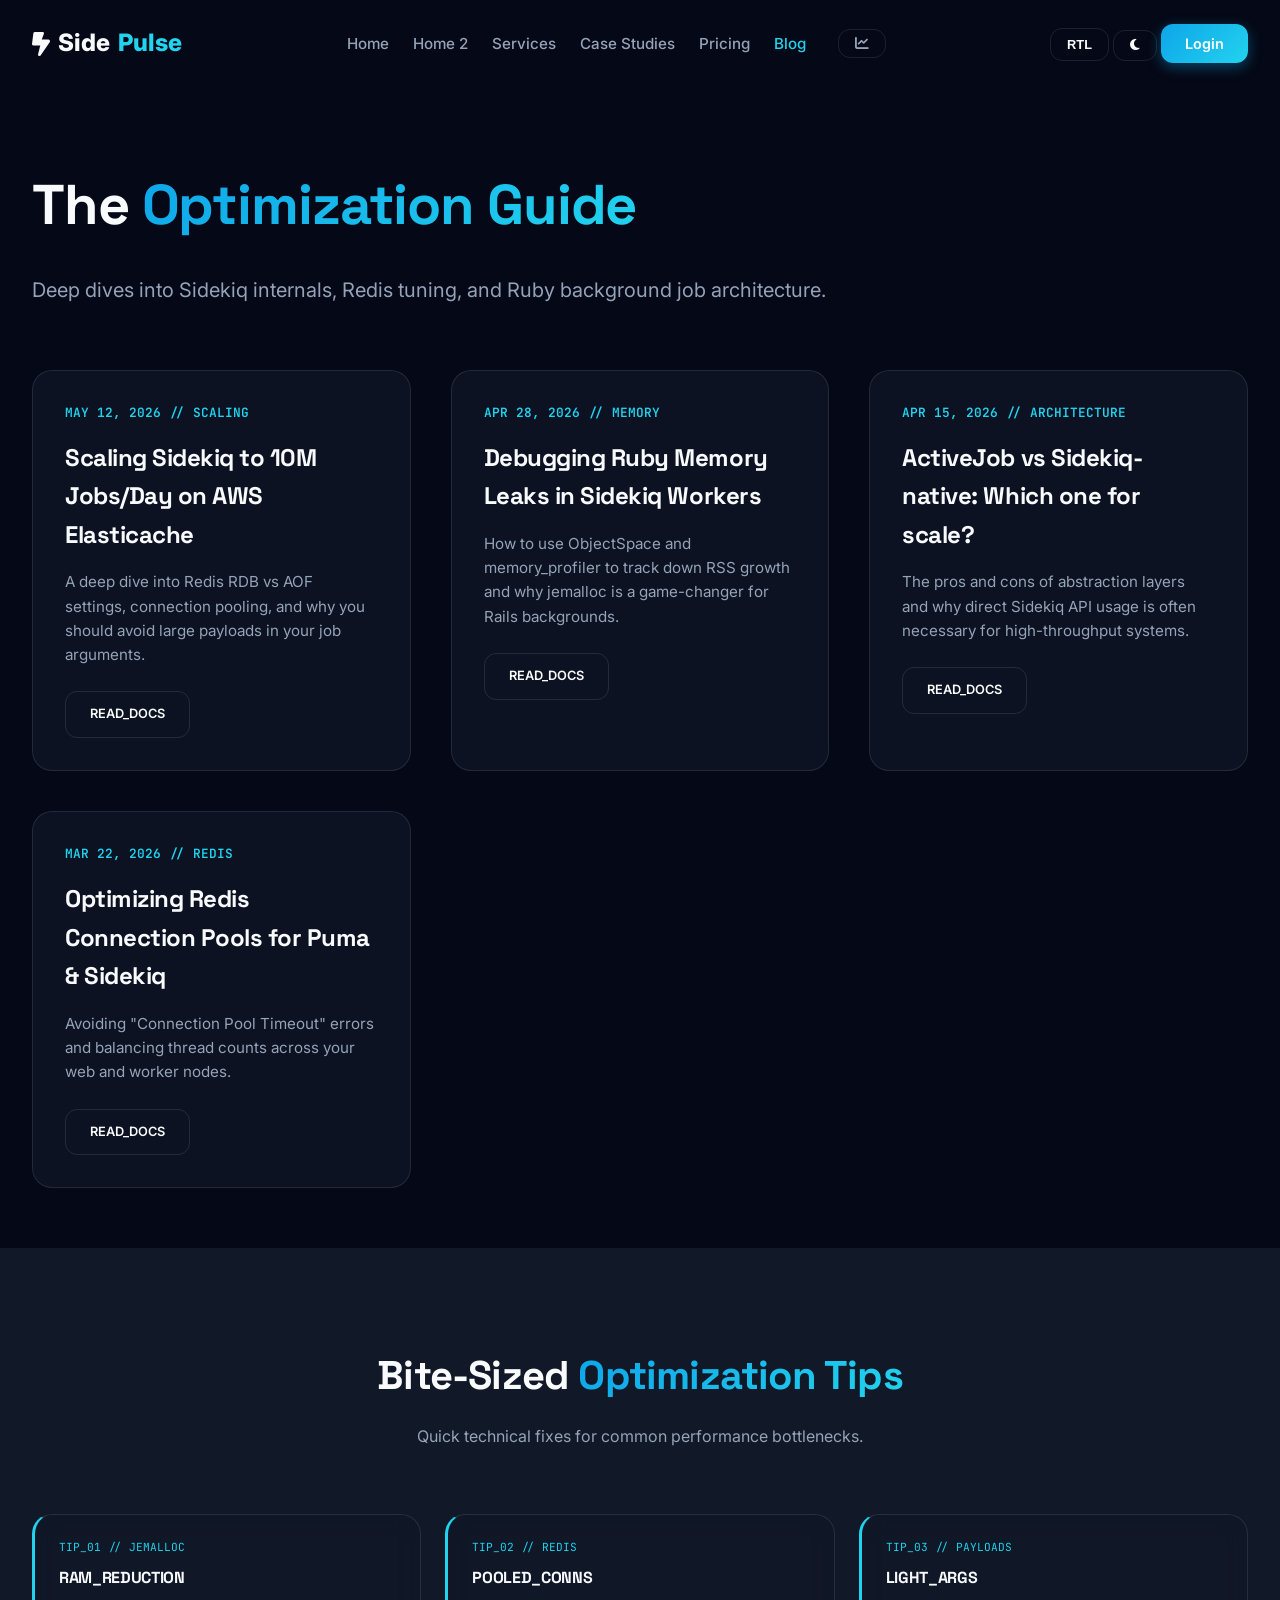
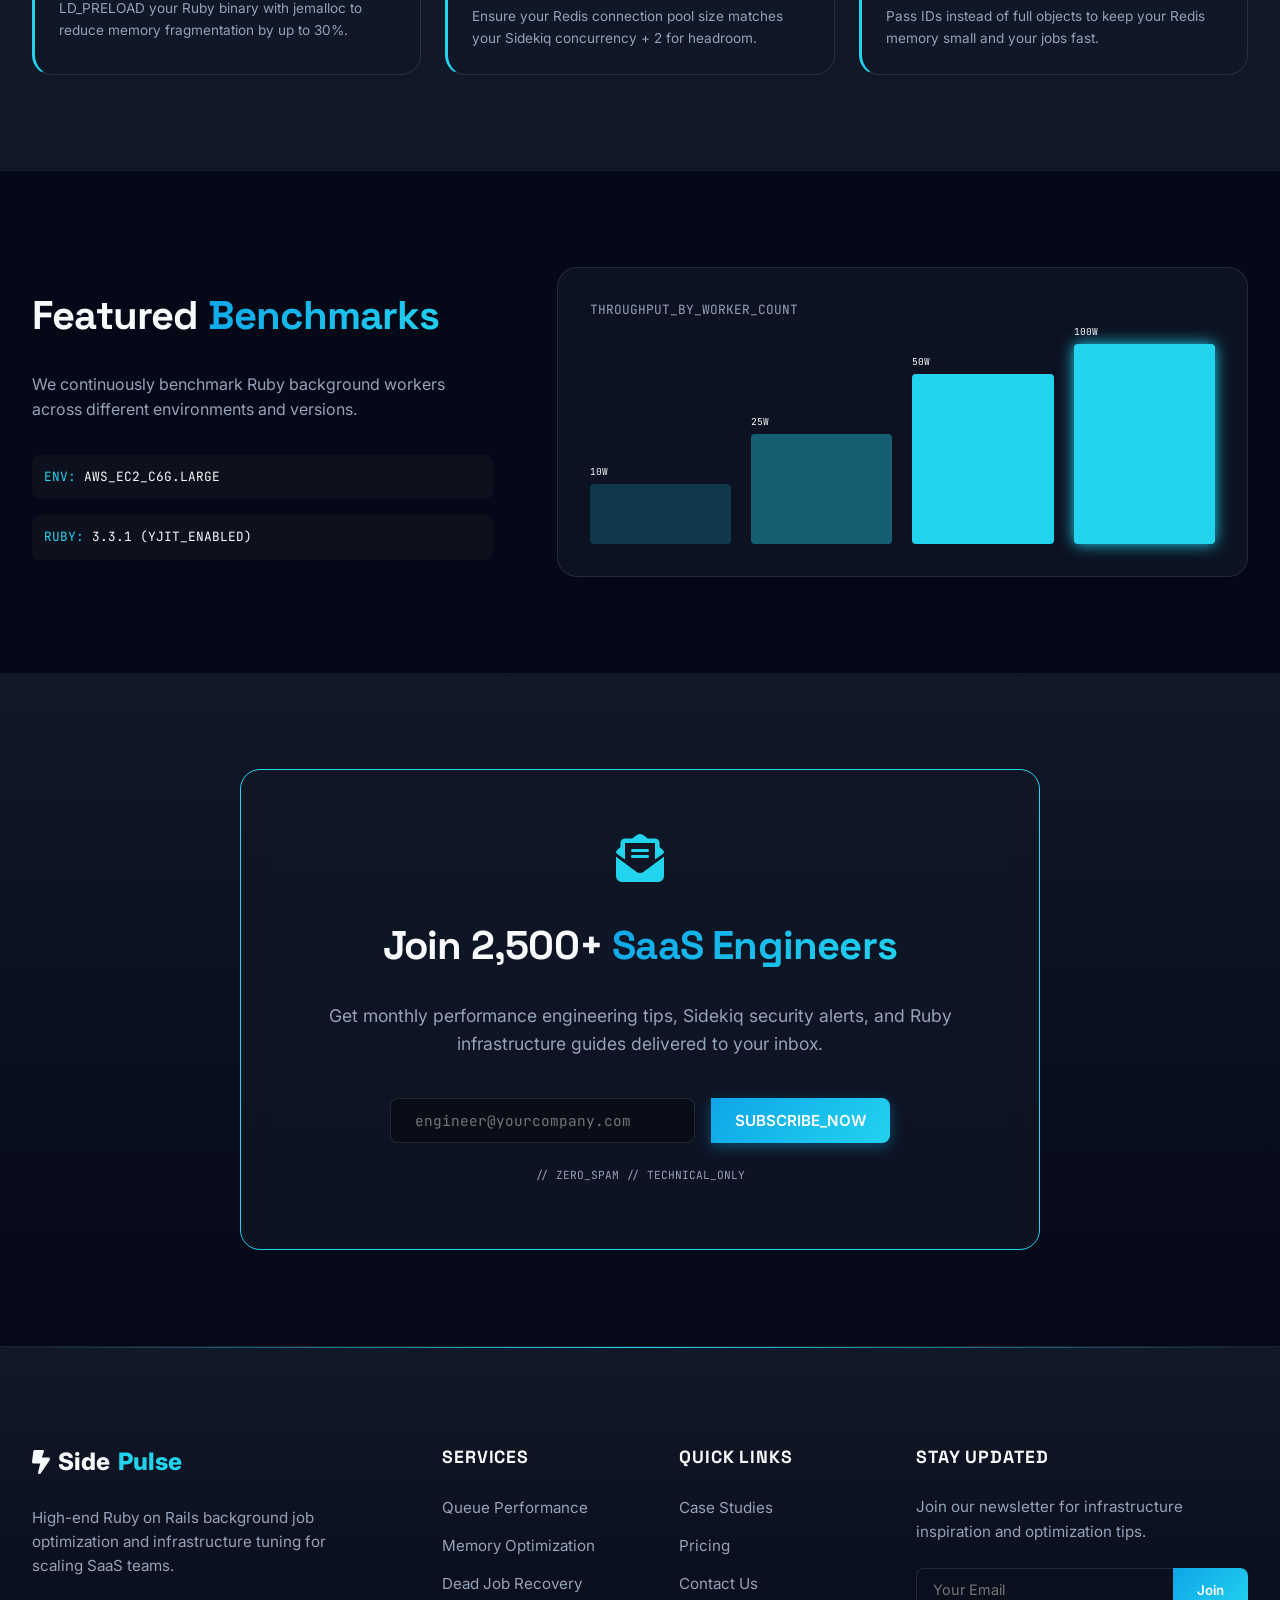
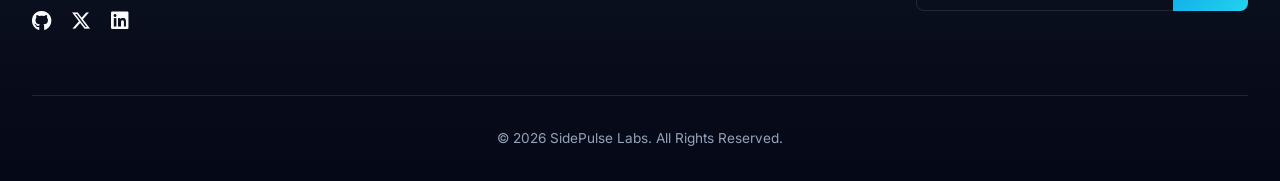
==== blog.html @ f1c16e47 "first commit" ====
<!DOCTYPE html>
<html lang="en">
<head>
    <meta charset="UTF-8">
    <meta name="viewport" content="width=device-width, initial-scale=1.0">
    <title>Technical Blog | SidePulse Insights</title>
    <link rel="preconnect" href="https://fonts.googleapis.com">
    <link rel="preconnect" href="https://fonts.gstatic.com" crossorigin>
    <link href="https://fonts.googleapis.com/css2?family=Inter:wght@400;500;600;700&family=JetBrains+Mono:wght@400;700&family=Space+Grotesk:wght@500;700&display=swap" rel="stylesheet">
    <link rel="stylesheet" href="https://cdnjs.cloudflare.com/ajax/libs/font-awesome/6.4.0/css/all.min.css">
    <link rel="stylesheet" href="assets/css/style.css">
    <style>
        .responsive-grid-2 {
            display: grid;
            grid-template-columns: 1fr 1.5fr;
            gap: 4rem;
            align-items: center;
        }

        @media (max-width: 1024px) {
            .responsive-grid-2 {
                grid-template-columns: 1fr;
                gap: 3rem;
                text-align: center;
            }
            .benchmarks-chart {
                margin: 0 auto;
                max-width: 500px;
            }
            .newsletter-form {
                flex-direction: column;
            }
            .newsletter-form button {
                width: 100%;
            }
        }
    </style>
</head>
<body>

    <header id="header" class="scrolled">
        <div class="container">
            <nav>
                <a href="index.html" class="logo">
                    <i class="fa-solid fa-bolt-lightning"></i> Side<span>Pulse</span>
                </a>
                <ul class="nav-links">
                    <li><a href="index.html">Home</a></li>
                    <li><a href="home-2.html">Home 2</a></li>
                    <li><a href="services.html">Services</a></li>
                    <li><a href="case-studies.html">Case Studies</a></li>
                    <li><a href="pricing.html">Pricing</a></li>
                    <li><a href="blog.html" class="active">Blog</a></li>
                    <li><a href="dashboard.html" class="btn btn-outline" style="padding: 0.4rem 1rem; font-size: 0.85rem; margin-left: 0.5rem;"><i class="fa-solid fa-chart-line"></i></a></li>
                    <li class="header-actions-mobile" style="display: none; margin-top: 1rem;"><a href="login.html" class="btn btn-primary" style="width: 100%;" orientation="vertical">Login</a></li>
                </ul>
                <div class="header-actions">
                    <button id="rtlToggle" class="btn btn-outline" style="padding: 0.5rem 1rem; font-size: 0.8rem;">RTL</button>
                    <button id="themeToggle" class="btn btn-outline" style="padding: 0.5rem 1rem; font-size: 0.8rem;"><i class="fa-solid fa-moon"></i></button>
                    <a href="login.html" class="btn btn-primary" style="padding: 0.5rem 1.5rem; font-size: 0.9rem;">Login</a>
                    
                </div>
                <div id="mobileMenuToggle" class="mobile-menu-toggle">
                    <i class="fa-solid fa-bars"></i>
                </div>
            </nav>
        </div>
    </header>

    <main>
        <section style="padding-top: 160px; padding-bottom: 60px;">
            <div class="container">
                <div style="max-width: 800px; margin-bottom: 4rem;">
                    <h1 style="font-size: 3.5rem; margin-bottom: 1.5rem;">The <span class="text-gradient">Optimization Guide</span></h1>
                    <p class="text-secondary" style="font-size: 1.25rem;">Deep dives into Sidekiq internals, Redis tuning, and Ruby background job architecture.</p>
                </div>

                <div style="display: grid; grid-template-columns: repeat(auto-fit, minmax(350px, 1fr)); gap: 2.5rem;">
                    
                    <!-- Blog 1 -->
                    <article class="glass-card">
                        <div style="color: var(--accent); font-size: 0.8rem; font-weight: 600; margin-bottom: 1rem;" class="mono">MAY 12, 2026 // SCALING</div>
                        <h2 style="font-size: 1.5rem; margin-bottom: 1rem;">Scaling Sidekiq to 10M Jobs/Day on AWS Elasticache</h2>
                        <p class="text-secondary" style="margin-bottom: 1.5rem; font-size: 0.95rem;">A deep dive into Redis RDB vs AOF settings, connection pooling, and why you should avoid large payloads in your job arguments.</p>
                        <a href="#" class="btn btn-outline" style="font-size: 0.8rem;">READ_DOCS</a>
                    </article>

                    <!-- Blog 2 -->
                    <article class="glass-card">
                        <div style="color: var(--accent); font-size: 0.8rem; font-weight: 600; margin-bottom: 1rem;" class="mono">APR 28, 2026 // MEMORY</div>
                        <h2 style="font-size: 1.5rem; margin-bottom: 1rem;">Debugging Ruby Memory Leaks in Sidekiq Workers</h2>
                        <p class="text-secondary" style="margin-bottom: 1.5rem; font-size: 0.95rem;">How to use ObjectSpace and memory_profiler to track down RSS growth and why jemalloc is a game-changer for Rails backgrounds.</p>
                        <a href="#" class="btn btn-outline" style="font-size: 0.8rem;">READ_DOCS</a>
                    </article>

                    <!-- Blog 3 -->
                    <article class="glass-card">
                        <div style="color: var(--accent); font-size: 0.8rem; font-weight: 600; margin-bottom: 1rem;" class="mono">APR 15, 2026 // ARCHITECTURE</div>
                        <h2 style="font-size: 1.5rem; margin-bottom: 1rem;">ActiveJob vs Sidekiq-native: Which one for scale?</h2>
                        <p class="text-secondary" style="margin-bottom: 1.5rem; font-size: 0.95rem;">The pros and cons of abstraction layers and why direct Sidekiq API usage is often necessary for high-throughput systems.</p>
                        <a href="#" class="btn btn-outline" style="font-size: 0.8rem;">READ_DOCS</a>
                    </article>

                    <!-- Blog 4 -->
                    <article class="glass-card">
                        <div style="color: var(--accent); font-size: 0.8rem; font-weight: 600; margin-bottom: 1rem;" class="mono">MAR 22, 2026 // REDIS</div>
                        <h2 style="font-size: 1.5rem; margin-bottom: 1rem;">Optimizing Redis Connection Pools for Puma & Sidekiq</h2>
                        <p class="text-secondary" style="margin-bottom: 1.5rem; font-size: 0.95rem;">Avoiding "Connection Pool Timeout" errors and balancing thread counts across your web and worker nodes.</p>
                        <a href="#" class="btn btn-outline" style="font-size: 0.8rem;">READ_DOCS</a>
                    </article>

                </div>
            </div>
        </section>

        <!-- Unique Section 1: Optimization Quick-Tips -->
        <section style="background: var(--surface); padding: 6rem 0;">
            <div class="container">
                <div style="text-align: center; margin-bottom: 4rem;">
                    <h2 style="font-size: 2.5rem; margin-bottom: 1rem;">Bite-Sized <span class="text-gradient">Optimization Tips</span></h2>
                    <p class="text-secondary">Quick technical fixes for common performance bottlenecks.</p>
                </div>
                <div style="display: grid; grid-template-columns: repeat(auto-fit, minmax(280px, 1fr)); gap: 1.5rem;">
                    <div class="glass-card" style="padding: 1.5rem; border-left: 3px solid var(--accent);">
                        <div class="mono" style="font-size: 0.7rem; color: var(--accent); margin-bottom: 0.5rem;">TIP_01 // JEMALLOC</div>
                        <h4 style="margin-bottom: 0.5rem;">RAM_REDUCTION</h4>
                        <p class="text-secondary" style="font-size: 0.85rem;">LD_PRELOAD your Ruby binary with jemalloc to reduce memory fragmentation by up to 30%.</p>
                    </div>
                    <div class="glass-card" style="padding: 1.5rem; border-left: 3px solid var(--accent);">
                        <div class="mono" style="font-size: 0.7rem; color: var(--accent); margin-bottom: 0.5rem;">TIP_02 // REDIS</div>
                        <h4 style="margin-bottom: 1rem;">POOLED_CONNS</h4>
                        <p class="text-secondary" style="font-size: 0.85rem;">Ensure your Redis connection pool size matches your Sidekiq concurrency + 2 for headroom.</p>
                    </div>
                    <div class="glass-card" style="padding: 1.5rem; border-left: 3px solid var(--accent);">
                        <div class="mono" style="font-size: 0.7rem; color: var(--accent); margin-bottom: 0.5rem;">TIP_03 // PAYLOADS</div>
                        <h4 style="margin-bottom: 1rem;">LIGHT_ARGS</h4>
                        <p class="text-secondary" style="font-size: 0.85rem;">Pass IDs instead of full objects to keep your Redis memory small and your jobs fast.</p>
                    </div>
                </div>
            </div>
        </section>

        <!-- Unique Section 2: Performance Benchmarks (Visual) -->
        <section style="padding: 6rem 0;">
            <div class="container">
                <div class="responsive-grid-2">
                    <div>
                        <h2 style="font-size: 2.5rem; margin-bottom: 1.5rem;">Featured <span class="text-gradient">Benchmarks</span></h2>
                        <p class="text-secondary" style="margin-bottom: 2rem;">We continuously benchmark Ruby background workers across different environments and versions.</p>
                        <div style="display: flex; flex-direction: column; gap: 1rem;">
                            <div class="mono" style="font-size: 0.8rem; padding: 0.75rem; background: rgba(255,255,255,0.03); border-radius: 0.5rem;">
                                <span style="color: var(--accent);">ENV:</span> AWS_EC2_C6G.LARGE
                            </div>
                            <div class="mono" style="font-size: 0.8rem; padding: 0.75rem; background: rgba(255,255,255,0.03); border-radius: 0.5rem;">
                                <span style="color: var(--accent);">RUBY:</span> 3.3.1 (YJIT_ENABLED)
                            </div>
                        </div>
                    </div>
                    <div class="glass-card benchmarks-chart" style="padding: 2rem;">
                        <div class="mono" style="font-size: 0.8rem; margin-bottom: 1.5rem; color: var(--text-secondary);">THROUGHPUT_BY_WORKER_COUNT</div>
                        <div style="height: 200px; display: flex; align-items: flex-end; gap: 20px;">
                            <div style="height: 30%; flex-grow: 1; background: rgba(34, 211, 238, 0.2); border-radius: 4px; position: relative;">
                                <span class="mono" style="position: absolute; top: -20px; left: 0; font-size: 0.6rem;">10W</span>
                            </div>
                            <div style="height: 55%; flex-grow: 1; background: rgba(34, 211, 238, 0.4); border-radius: 4px; position: relative;">
                                <span class="mono" style="position: absolute; top: -20px; left: 0; font-size: 0.6rem;">25W</span>
                            </div>
                            <div style="height: 85%; flex-grow: 1; background: var(--accent); border-radius: 4px; position: relative;">
                                <span class="mono" style="position: absolute; top: -20px; left: 0; font-size: 0.6rem;">50W</span>
                            </div>
                            <div style="height: 100%; flex-grow: 1; background: var(--accent); border-radius: 4px; position: relative; box-shadow: 0 0 15px var(--accent);">
                                <span class="mono" style="position: absolute; top: -20px; left: 0; font-size: 0.6rem;">100W</span>
                            </div>
                        </div>
                    </div>
                </div>
            </div>
        </section>

        <!-- Unique Section 3: Engineering Newsletter -->
        <section style="background: var(--gradient-dark); padding: 6rem 0;">
            <div class="container">
                <div class="glass-card" style="max-width: 800px; margin: 0 auto; text-align: center; padding: 4rem; border-color: var(--accent);">
                    <i class="fa-solid fa-envelope-open-text" style="font-size: 3rem; color: var(--accent); margin-bottom: 2rem;"></i>
                    <h2 style="font-size: 2.5rem; margin-bottom: 1.5rem;">Join 2,500+ <span class="text-gradient">SaaS Engineers</span></h2>
                    <p class="text-secondary" style="margin-bottom: 2.5rem; font-size: 1.1rem;">Get monthly performance engineering tips, Sidekiq security alerts, and Ruby infrastructure guides delivered to your inbox.</p>
                    <form class="newsletter-form" style="display: flex; gap: 1rem; max-width: 500px; margin: 0 auto;">
                        <input type="email" placeholder="engineer@yourcompany.com" style="flex-grow: 1; padding: 0.75rem 1.5rem; background: rgba(0,0,0,0.3); border: 1px solid var(--glass-border); border-radius: 0.5rem; color: white; font-family: 'JetBrains Mono', monospace;">
                        <button type="submit" class="btn btn-primary">SUBSCRIBE_NOW</button>
                    </form>
                    <p class="mono" style="font-size: 0.7rem; color: var(--text-secondary); margin-top: 1.5rem;">// ZERO_SPAM // TECHNICAL_ONLY</p>
                </div>
            </div>
        </section>
    </main>

        <footer class="main-footer">
        <div class="container">
            <div class="footer-grid">
                <!-- Column 1: Brand -->
                <div class="footer-brand">
                    <a href="index.html" class="logo">
                        <i class="fa-solid fa-bolt-lightning"></i> Side<span>Pulse</span>
                    </a>
                    <p style="margin-top: 1rem; margin-bottom: 2rem;">High-end Ruby on Rails background job optimization and infrastructure tuning for scaling SaaS teams.</p>
                    <div class="social-links">
                        <a href="#" class="social-icon"><i class="fa-brands fa-github"></i></a>
                        <a href="#" class="social-icon"><i class="fa-brands fa-x-twitter"></i></a>
                        <a href="#" class="social-icon"><i class="fa-brands fa-linkedin"></i></a>
                    </div>
                </div>

                <!-- Column 2: Services -->
                <div class="footer-column">
                    <h4>Services</h4>
                    <ul class="footer-links">
                        <li><a href="services.html">Queue Performance</a></li>
                        <li><a href="services.html">Memory Optimization</a></li>
                        <li><a href="services.html">Dead Job Recovery</a></li>
                    </ul>
                </div>

                <!-- Column 3: Quick Links -->
                <div class="footer-column">
                    <h4>Quick Links</h4>
                    <ul class="footer-links">
                        <li><a href="case-studies.html">Case Studies</a></li>
                        <li><a href="pricing.html">Pricing</a></li>
                        <li><a href="contact.html">Contact Us</a></li>
                    </ul>
                </div>

                <!-- Column 4: Newsletter -->
                <div class="footer-column">
                    <h4>Stay Updated</h4>
                    <p class="text-secondary" style="font-size: 0.95rem; margin-bottom: 1rem;">Join our newsletter for infrastructure inspiration and optimization tips.</p>
                    <form class="newsletter-form">
                        <input type="email" placeholder="Your Email" required>
                        <button type="submit">Join</button>
                    </form>
                </div>
            </div>
            
            <div class="footer-bottom">
                <p>&copy; 2026 SidePulse Labs. All Rights Reserved.</p>
            </div>
        </div>
    </footer>

    <script src="assets/js/main.js"></script>
</body>
</html>
---- assets/css/style.css ----
:root {
    /* Colors */
    --primary: #081120;
    --secondary: #0EA5E9;
    --accent: #22D3EE;
    --background: #050816;
    --surface: #111827;
    --text-primary: #F8FAFC;
    --text-secondary: #94A3B8;
    --success: #10B981;
    --warning: #F59E0B;
    --error: #EF4444;

    /* Gradients */
    --gradient-primary: linear-gradient(135deg, #0EA5E9 0%, #22D3EE 100%);
    --gradient-dark: linear-gradient(180deg, #111827 0%, #050816 100%);
    --gradient-glow: radial-gradient(circle at center, rgba(14, 165, 233, 0.15) 0%, transparent 70%);

    /* Shadows & Glassmorphism */
    --glass-bg: rgba(17, 24, 39, 0.7);
    --glass-border: rgba(255, 255, 255, 0.1);
    --shadow-sm: 0 1px 2px 0 rgba(0, 0, 0, 0.05);
    --shadow-md: 0 4px 6px -1px rgba(0, 0, 0, 0.1), 0 2px 4px -1px rgba(0, 0, 0, 0.06);
    --shadow-lg: 0 10px 15px -3px rgba(0, 0, 0, 0.1), 0 4px 6px -2px rgba(0, 0, 0, 0.05);
    --glow-cyan: 0 0 20px rgba(34, 211, 238, 0.3);

    /* Spacing */
    --container-max-width: 1280px;
}

/* Light Theme Overrides */
body.light-theme {
    --primary: #F8FAFC;
    --background: #FFFFFF;
    --surface: #F1F5F9;
    --text-primary: #0F172A;
    --text-secondary: #475569;
    --glass-bg: rgba(255, 255, 255, 0.8);
    --glass-border: rgba(0, 0, 0, 0.1);
    --gradient-dark: linear-gradient(180deg, #F1F5F9 0%, #E2E8F0 100%);
    --gradient-glow: radial-gradient(circle at center, rgba(14, 165, 233, 0.05) 0%, transparent 70%);
}

* {
    margin: 0;
    padding: 0;
    box-sizing: border-box;
}

html {
    scroll-behavior: smooth;
}

body {
    background-color: var(--background);
    color: var(--text-primary);
    font-family: 'Inter', system-ui, -apple-system, sans-serif;
    line-height: 1.6;
    overflow-x: hidden;
}

h1, h2, h3, h4, h5, h6 {
    font-family: 'Space Grotesk', sans-serif;
    font-weight: 700;
    letter-spacing: -0.02em;
}

.mono {
    font-family: 'JetBrains Mono', monospace;
}

/* Base Layout */
.container {
    max-width: var(--container-max-width);
    margin: 0 auto;
    padding: 0 2rem;
}

section {
    padding: 8rem 0;
}

/* Typography Utils */
.text-gradient {
    background: var(--gradient-primary);
    -webkit-background-clip: text;
    -webkit-text-fill-color: transparent;
    display: inline-block;
}

.text-secondary {
    color: var(--text-secondary);
}

/* Glassmorphism Cards */
.glass-card {
    background: var(--glass-bg);
    backdrop-filter: blur(12px);
    -webkit-backdrop-filter: blur(12px);
    border: 1px solid var(--glass-border);
    border-radius: 1.25rem;
    padding: 2rem;
    transition: all 0.3s ease;
}

.glass-card:hover {
    border-color: rgba(14, 165, 233, 0.3);
    box-shadow: var(--glow-cyan);
    transform: translateY(-4px);
}

/* Buttons */
.btn {
    display: inline-flex;
    align-items: center;
    justify-content: center;
    padding: 0.75rem 1.5rem;
    border-radius: 0.75rem;
    font-weight: 600;
    cursor: pointer;
    transition: all 0.3s ease;
    text-decoration: none;
    font-size: 0.95rem;
}

.btn-primary {
    background: var(--gradient-primary);
    color: #fff;
    border: none;
    box-shadow: 0 4px 14px 0 rgba(14, 165, 233, 0.39);
}

.btn-primary:hover {
    box-shadow: 0 6px 20px rgba(14, 165, 233, 0.5);
    transform: translateY(-2px);
}

.btn-outline {
    background: transparent;
    border: 1px solid var(--glass-border);
    color: var(--text-primary);
}

.btn-outline:hover {
    background: rgba(255, 255, 255, 0.05);
    border-color: var(--text-secondary);
}

/* Navbar */
header {
    position: fixed;
    top: 0;
    left: 0;
    width: 100%;
    z-index: 1000;
    padding: 1.5rem 0;
    transition: all 0.3s ease;
}

header.scrolled {
    padding: 1rem 0;
    background: rgba(5, 8, 22, 0.8);
    backdrop-filter: blur(12px);
    border-bottom: 1px solid var(--glass-border);
}

nav {
    display: flex;
    justify-content: space-between;
    align-items: center;
}

.logo {
    font-size: 1.5rem;
    font-weight: 800;
    display: flex;
    align-items: center;
    gap: 0.5rem;
    color: var(--text-primary);
    text-decoration: none;
}

.logo span {
    color: var(--accent);
}

.nav-links {
    display: flex;
    align-items: center;
    gap: 1.5rem;
    list-style: none;
}

.nav-links a {
    text-decoration: none;
    color: var(--text-secondary);
    font-weight: 500;
    transition: color 0.3s ease;
    font-size: 0.95rem;
}

.nav-links a:hover, .nav-links a.active {
    color: var(--accent);
}

/* Hero Section */
.hero {
    min-height: 100vh;
    display: flex;
    align-items: center;
    padding-top: 100px;
    background: 
        radial-gradient(circle at 50% 50%, rgba(14, 165, 233, 0.1) 0%, transparent 50%),
        var(--background);
    position: relative;
    overflow: hidden;
}

.hero .container {
    display: flex;
    align-items: center;
    justify-content: space-between;
    gap: 4rem;
}

.hero::before {
    content: '';
    position: absolute;
    inset: 0;
    background-image: 
        linear-gradient(rgba(255, 255, 255, 0.03) 1px, transparent 1px),
        linear-gradient(90deg, rgba(255, 255, 255, 0.03) 1px, transparent 1px);
    background-size: 50px 50px;
    mask-image: radial-gradient(ellipse at center, black, transparent 80%);
    -webkit-mask-image: radial-gradient(ellipse at center, black, transparent 80%);
    pointer-events: none;
}

.hero::after {
    content: '';
    position: absolute;
    width: 200%;
    height: 200%;
    top: -50%;
    left: -50%;
    background: url('https://grainy-gradients.vercel.app/noise.svg');
    opacity: 0.05;
    pointer-events: none;
}

.hero-content {
    flex: 1;
    max-width: 650px;
    position: relative;
    z-index: 2;
}

.hero h1 {
    font-size: 4.5rem;
    line-height: 1.1;
    margin-bottom: 1.5rem;
}

.hero p {
    font-size: 1.25rem;
    color: var(--text-secondary);
    margin-bottom: 2.5rem;
    max-width: 600px;
}

.hero-btns {
    display: flex;
    gap: 1rem;
}

/* Dashboard Preview in Hero */
.hero-visual {
    width: 500px;
    height: 350px;
    transform: perspective(1000px) rotateY(-15deg);
    z-index: 1;
    transition: transform 0.5s ease;
}

.hero-visual:hover {
    transform: perspective(1000px) rotateY(-5deg);
}

/* Stats Grid */
.stats-grid {
    display: grid;
    grid-template-columns: repeat(auto-fit, minmax(200px, 1fr));
    gap: 2rem;
}

.stat-card {
    text-align: left;
}

.stat-value {
    font-size: 2.5rem;
    font-weight: 700;
    margin-bottom: 0.5rem;
    color: var(--accent);
}

.stat-label {
    color: var(--text-secondary);
    text-transform: uppercase;
    font-size: 0.85rem;
    letter-spacing: 0.1em;
}

.pro-card {
    transform: scale(1.05);
    z-index: 2;
}

@media (max-width: 1024px) {
    .pro-card {
        transform: scale(1);
    }
}

/* Animations */
@keyframes pulse {
    0% { transform: scale(1); opacity: 1; }
    50% { transform: scale(1.05); opacity: 0.8; }
    100% { transform: scale(1); opacity: 1; }
}

.pulse-node {
    width: 8px;
    height: 8px;
    background: var(--accent);
    border-radius: 50%;
    display: inline-block;
    box-shadow: 0 0 10px var(--accent);
    animation: pulse 2s infinite;
}

/* Responsive */
@media (max-width: 1024px) {
    .hero h1 { font-size: 3.5rem !important; }
    .hero-visual { display: none; }
    .hero-content { max-width: 100%; text-align: center; margin: 0 auto; }
    .hero-content p { margin-left: auto; margin-right: auto; }
    .hero-btns { justify-content: center; }
}

@media (max-width: 768px) {
    section { padding: 4rem 0; text-align: center; }
    .hero { padding-top: 80px; }
    .hero h1 { font-size: 2.5rem !important; }
    .hero p { font-size: 1.1rem; margin-left: auto; margin-right: auto; }
    .container { padding: 0 1.5rem; }
    .hero-btns { flex-direction: column; align-items: center; }
    .hero-btns .btn { width: 100%; max-width: 300px; }
}
/* Global Mobile Menu */
.mobile-menu-toggle {
    display: none;
    font-size: 1.5rem;
    cursor: pointer;
    color: var(--text-primary);
    margin-left: 1rem;
    z-index: 1001;
}

@media (max-width: 1024px) {
    .mobile-menu-toggle {
        display: block;
    }

    .nav-links {
        position: fixed;
        top: 0;
        right: -100%;
        width: 300px;
        height: 100vh;
        background: var(--primary);
        flex-direction: column;
        justify-content: center;
        padding: 4rem 2rem;
        transition: all 0.4s cubic-bezier(0.22, 1, 0.36, 1);
        z-index: 1000;
        box-shadow: -10px 0 30px rgba(0,0,0,0.5);
    }

    .nav-links.active {
        right: 0;
    }

    .nav-links li {
        width: 100%;
    }

    .nav-links a {
        font-size: 1.25rem;
        display: block;
        padding: 1rem 0;
        border-bottom: 1px solid var(--glass-border);
    }

    .header-actions {
        display: flex;
        gap: 0.5rem;
        margin-left: auto;
        margin-right: 1.5rem;
    }

    .header-actions .btn-primary {
        display: none; /* Hide login button on tablet/mobile */
    }

    .header-actions-mobile {
        display: block !important;
        width: 100%;
        margin-top: 1rem;
    }
}

@media (max-width: 640px) {
    .header-actions {
        display: flex !important;
        gap: 0.5rem;
    }
    .mobile-menu-toggle {
        display: block !important;
    }
}

/* Footer Section */
.main-footer {
    padding: 6rem 0 2rem;
    background: var(--gradient-dark);
    border-top: 1px solid var(--glass-border);
    position: relative;
    overflow: hidden;
}

.main-footer::before {
    content: '';
    position: absolute;
    top: 0;
    left: 50%;
    transform: translateX(-50%);
    width: 100%;
    height: 1px;
    background: linear-gradient(90deg, transparent, var(--accent), transparent);
}

.footer-grid {
    display: grid;
    grid-template-columns: 2fr 1fr 1fr 1.5fr;
    gap: 4rem;
    margin-bottom: 4rem;
}

.footer-brand .logo {
    margin-bottom: 1.5rem;
}

.footer-brand p {
    color: var(--text-secondary);
    font-size: 0.95rem;
    max-width: 300px;
}

.footer-column h4 {
    color: var(--text-primary);
    font-size: 1.1rem;
    margin-bottom: 1.5rem;
    text-transform: uppercase;
    letter-spacing: 0.05em;
}

.footer-links {
    list-style: none;
}

.footer-links li {
    margin-bottom: 0.75rem;
}

.footer-links a {
    color: var(--text-secondary);
    text-decoration: none;
    font-size: 0.95rem;
    transition: all 0.3s ease;
}

.footer-links a:hover {
    color: var(--accent);
    padding-left: 5px;
}

.social-links {
    display: flex;
    gap: 1.25rem;
    margin-top: 1.5rem;
}

.social-icon {
    display: inline-flex;
    align-items: center;
    justify-content: center;
    color: var(--text-primary);
    font-size: 1.25rem;
    transition: color 0.3s ease;
    text-decoration: none;
}

.social-icon:hover {
    color: var(--accent);
}

.newsletter-form {
    display: flex;
    margin-top: 1.5rem;
}

.newsletter-form input {
    background: transparent;
    border: 1px solid var(--glass-border);
    border-right: none;
    padding: 0.75rem 1rem;
    color: var(--text-primary);
    border-radius: 0.5rem 0 0 0.5rem;
    flex-grow: 1;
    outline: none;
    font-family: inherit;
    font-size: 0.9rem;
    min-width: 0;
}

.newsletter-form input:focus {
    border-color: var(--accent);
}

.newsletter-form button {
    background: var(--gradient-primary);
    border: none;
    color: #fff;
    padding: 0.75rem 1.5rem;
    border-radius: 0 0.5rem 0.5rem 0;
    font-weight: 600;
    cursor: pointer;
    transition: all 0.3s ease;
    font-family: inherit;
}

.newsletter-form button:hover {
    box-shadow: 0 4px 15px rgba(34, 211, 238, 0.4);
}

.footer-bottom {
    padding-top: 2rem;
    border-top: 1px solid var(--glass-border);
    text-align: center;
}

.footer-bottom p {
    font-size: 0.85rem;
    color: var(--text-secondary);
}

@media (max-width: 1024px) {
    .footer-grid {
        grid-template-columns: 1fr 1fr;
        gap: 3rem;
    }
}

@media (max-width: 640px) {
    .footer-grid {
        grid-template-columns: 1fr;
        gap: 2.5rem;
        text-align: left;
    }
    
    .social-links {
        justify-content: flex-start;
    }
}
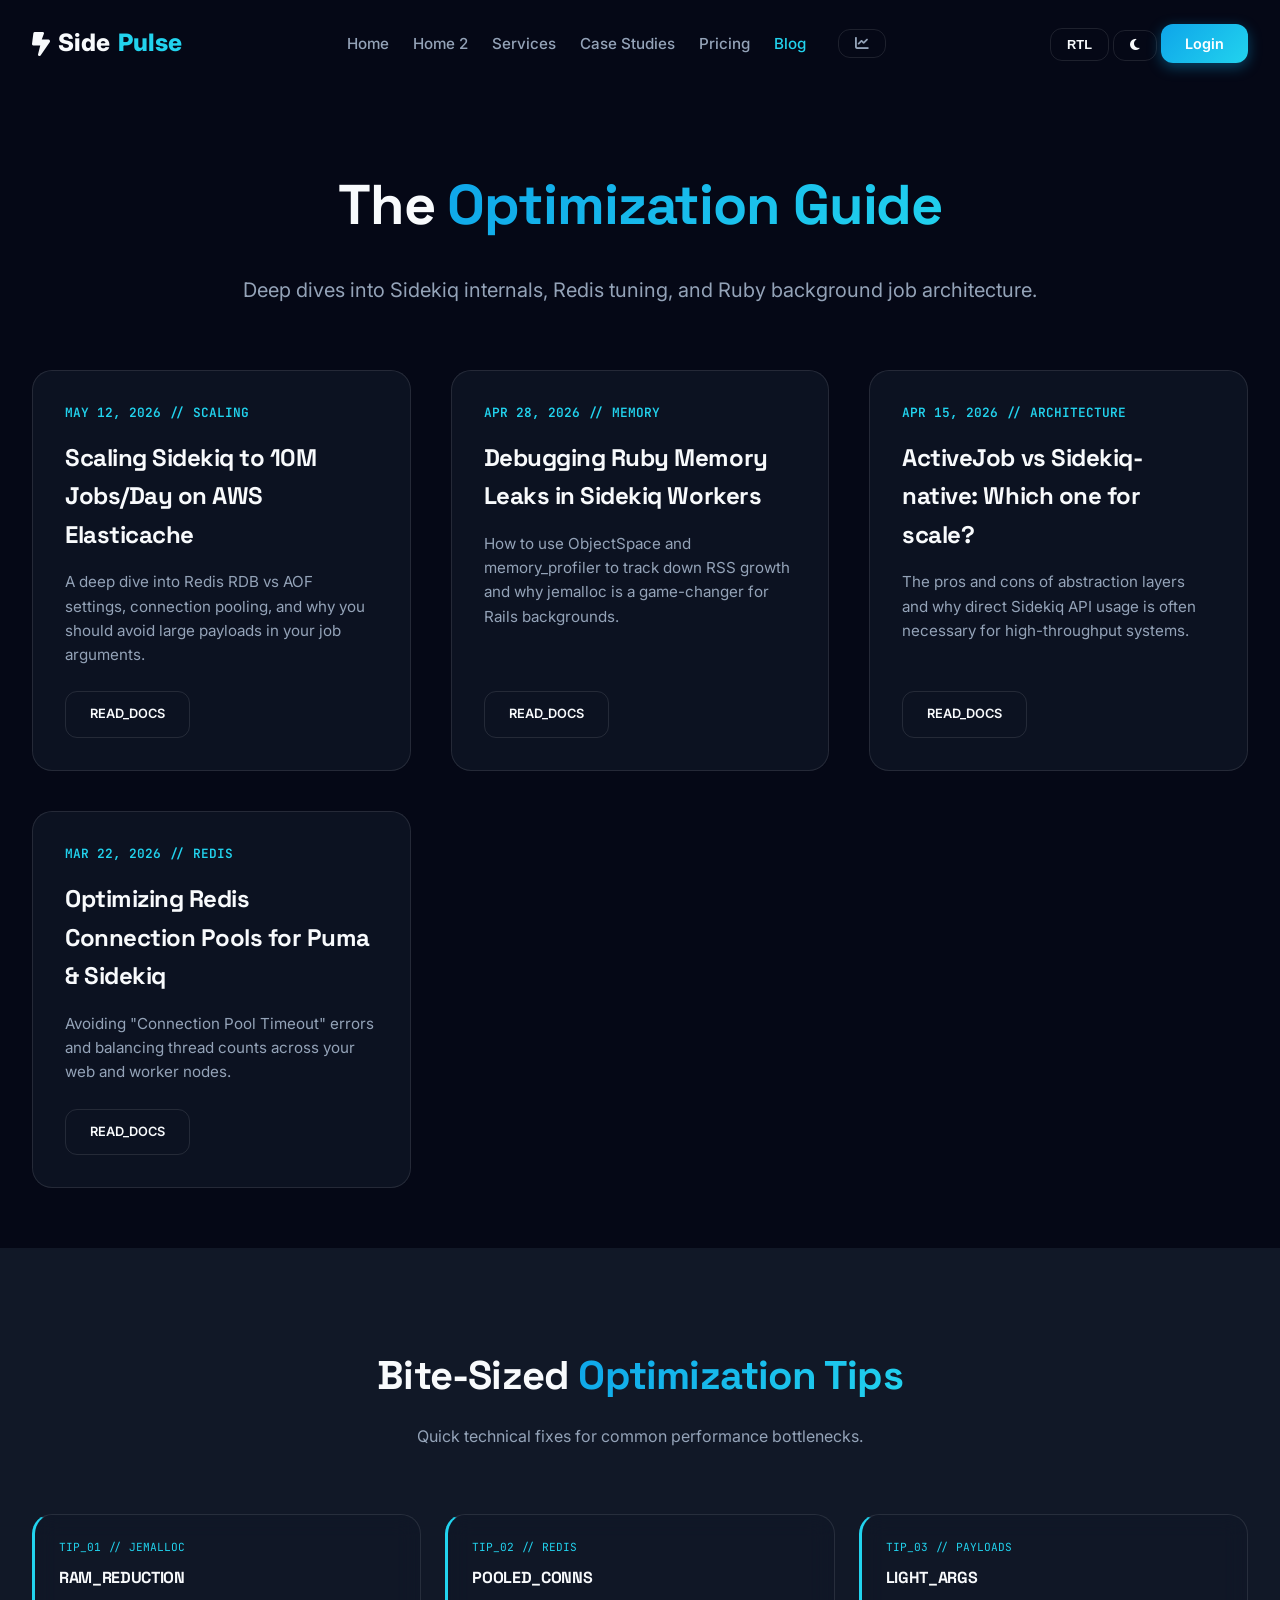
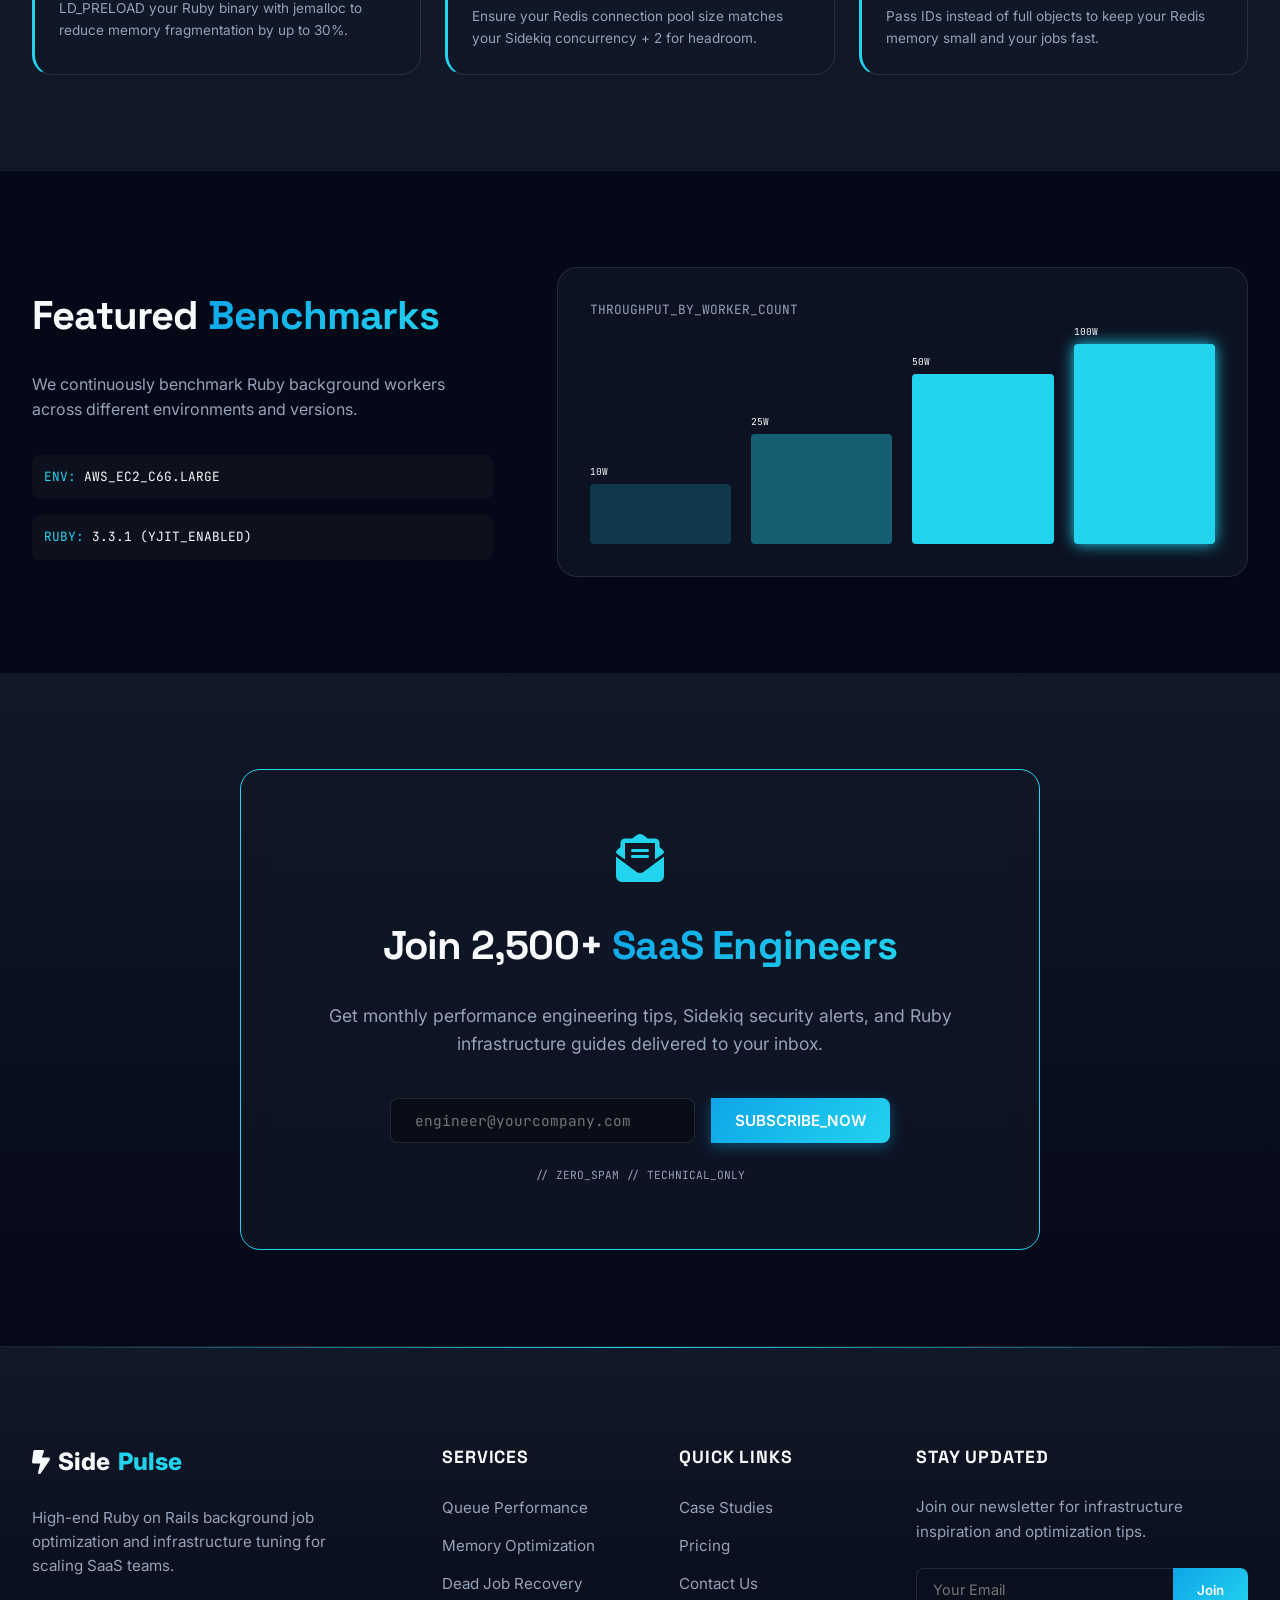
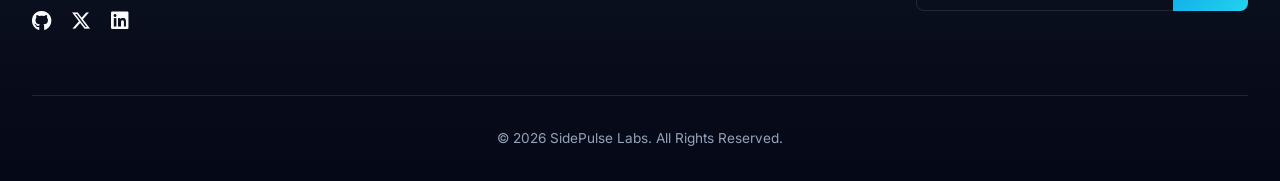
==== commit 32cfdc7b: "Update website content and assets" ====
--- a/blog.html
+++ b/blog.html
@@ -4,6 +4,7 @@
     <meta charset="UTF-8">
     <meta name="viewport" content="width=device-width, initial-scale=1.0">
     <title>Technical Blog | SidePulse Insights</title>
+    <link rel="icon" type="image/svg+xml" href="favicon.svg">
     <link rel="preconnect" href="https://fonts.googleapis.com">
     <link rel="preconnect" href="https://fonts.gstatic.com" crossorigin>
     <link href="https://fonts.googleapis.com/css2?family=Inter:wght@400;500;600;700&family=JetBrains+Mono:wght@400;700&family=Space+Grotesk:wght@500;700&display=swap" rel="stylesheet">
@@ -17,6 +18,21 @@
             align-items: center;
         }
 
+        @media (min-width: 1025px) {
+            .blog-hero-grid {
+                grid-template-columns: repeat(3, minmax(0, 1fr)) !important;
+            }
+            .blog-hero-card {
+                display: flex;
+                flex-direction: column;
+                height: 100%;
+            }
+            .blog-hero-btn {
+                margin-top: auto;
+                align-self: flex-start;
+            }
+        }
+
         @media (max-width: 1024px) {
             .responsive-grid-2 {
                 grid-template-columns: 1fr;
@@ -31,6 +47,15 @@
                 flex-direction: column;
             }
             .newsletter-form button {
+                width: 100%;
+            }
+        }
+
+        @media (min-width: 641px) and (max-width: 1024px) {
+            .tips-grid .tips-card-third {
+                grid-column: 1 / -1;
+                justify-self: center;
+                max-width: 360px;
                 width: 100%;
             }
         }
@@ -70,43 +95,43 @@
     <main>
         <section style="padding-top: 160px; padding-bottom: 60px;">
             <div class="container">
-                <div style="max-width: 800px; margin-bottom: 4rem;">
+                <div style="max-width: 800px; margin: 0 auto 4rem; text-align: center;">
                     <h1 style="font-size: 3.5rem; margin-bottom: 1.5rem;">The <span class="text-gradient">Optimization Guide</span></h1>
                     <p class="text-secondary" style="font-size: 1.25rem;">Deep dives into Sidekiq internals, Redis tuning, and Ruby background job architecture.</p>
                 </div>
 
-                <div style="display: grid; grid-template-columns: repeat(auto-fit, minmax(350px, 1fr)); gap: 2.5rem;">
+                <div class="blog-hero-grid" style="display: grid; grid-template-columns: repeat(auto-fit, minmax(350px, 1fr)); gap: 2.5rem;">
                     
                     <!-- Blog 1 -->
-                    <article class="glass-card">
+                    <article class="glass-card blog-hero-card">
                         <div style="color: var(--accent); font-size: 0.8rem; font-weight: 600; margin-bottom: 1rem;" class="mono">MAY 12, 2026 // SCALING</div>
                         <h2 style="font-size: 1.5rem; margin-bottom: 1rem;">Scaling Sidekiq to 10M Jobs/Day on AWS Elasticache</h2>
                         <p class="text-secondary" style="margin-bottom: 1.5rem; font-size: 0.95rem;">A deep dive into Redis RDB vs AOF settings, connection pooling, and why you should avoid large payloads in your job arguments.</p>
-                        <a href="#" class="btn btn-outline" style="font-size: 0.8rem;">READ_DOCS</a>
+                        <a href="#" class="btn btn-outline blog-hero-btn" style="font-size: 0.8rem;">READ_DOCS</a>
                     </article>
 
                     <!-- Blog 2 -->
-                    <article class="glass-card">
+                    <article class="glass-card blog-hero-card">
                         <div style="color: var(--accent); font-size: 0.8rem; font-weight: 600; margin-bottom: 1rem;" class="mono">APR 28, 2026 // MEMORY</div>
                         <h2 style="font-size: 1.5rem; margin-bottom: 1rem;">Debugging Ruby Memory Leaks in Sidekiq Workers</h2>
                         <p class="text-secondary" style="margin-bottom: 1.5rem; font-size: 0.95rem;">How to use ObjectSpace and memory_profiler to track down RSS growth and why jemalloc is a game-changer for Rails backgrounds.</p>
-                        <a href="#" class="btn btn-outline" style="font-size: 0.8rem;">READ_DOCS</a>
+                        <a href="#" class="btn btn-outline blog-hero-btn" style="font-size: 0.8rem;">READ_DOCS</a>
                     </article>
 
                     <!-- Blog 3 -->
-                    <article class="glass-card">
+                    <article class="glass-card blog-hero-card">
                         <div style="color: var(--accent); font-size: 0.8rem; font-weight: 600; margin-bottom: 1rem;" class="mono">APR 15, 2026 // ARCHITECTURE</div>
                         <h2 style="font-size: 1.5rem; margin-bottom: 1rem;">ActiveJob vs Sidekiq-native: Which one for scale?</h2>
                         <p class="text-secondary" style="margin-bottom: 1.5rem; font-size: 0.95rem;">The pros and cons of abstraction layers and why direct Sidekiq API usage is often necessary for high-throughput systems.</p>
-                        <a href="#" class="btn btn-outline" style="font-size: 0.8rem;">READ_DOCS</a>
+                        <a href="#" class="btn btn-outline blog-hero-btn" style="font-size: 0.8rem;">READ_DOCS</a>
                     </article>
 
                     <!-- Blog 4 -->
-                    <article class="glass-card">
+                    <article class="glass-card blog-hero-card">
                         <div style="color: var(--accent); font-size: 0.8rem; font-weight: 600; margin-bottom: 1rem;" class="mono">MAR 22, 2026 // REDIS</div>
                         <h2 style="font-size: 1.5rem; margin-bottom: 1rem;">Optimizing Redis Connection Pools for Puma & Sidekiq</h2>
                         <p class="text-secondary" style="margin-bottom: 1.5rem; font-size: 0.95rem;">Avoiding "Connection Pool Timeout" errors and balancing thread counts across your web and worker nodes.</p>
-                        <a href="#" class="btn btn-outline" style="font-size: 0.8rem;">READ_DOCS</a>
+                        <a href="#" class="btn btn-outline blog-hero-btn" style="font-size: 0.8rem;">READ_DOCS</a>
                     </article>
 
                 </div>
@@ -120,7 +145,7 @@
                     <h2 style="font-size: 2.5rem; margin-bottom: 1rem;">Bite-Sized <span class="text-gradient">Optimization Tips</span></h2>
                     <p class="text-secondary">Quick technical fixes for common performance bottlenecks.</p>
                 </div>
-                <div style="display: grid; grid-template-columns: repeat(auto-fit, minmax(280px, 1fr)); gap: 1.5rem;">
+                <div class="tips-grid" style="display: grid; grid-template-columns: repeat(auto-fit, minmax(280px, 1fr)); gap: 1.5rem;">
                     <div class="glass-card" style="padding: 1.5rem; border-left: 3px solid var(--accent);">
                         <div class="mono" style="font-size: 0.7rem; color: var(--accent); margin-bottom: 0.5rem;">TIP_01 // JEMALLOC</div>
                         <h4 style="margin-bottom: 0.5rem;">RAM_REDUCTION</h4>
@@ -131,7 +156,7 @@
                         <h4 style="margin-bottom: 1rem;">POOLED_CONNS</h4>
                         <p class="text-secondary" style="font-size: 0.85rem;">Ensure your Redis connection pool size matches your Sidekiq concurrency + 2 for headroom.</p>
                     </div>
-                    <div class="glass-card" style="padding: 1.5rem; border-left: 3px solid var(--accent);">
+                    <div class="glass-card tips-card-third" style="padding: 1.5rem; border-left: 3px solid var(--accent);">
                         <div class="mono" style="font-size: 0.7rem; color: var(--accent); margin-bottom: 0.5rem;">TIP_03 // PAYLOADS</div>
                         <h4 style="margin-bottom: 1rem;">LIGHT_ARGS</h4>
                         <p class="text-secondary" style="font-size: 0.85rem;">Pass IDs instead of full objects to keep your Redis memory small and your jobs fast.</p>
@@ -254,3 +279,4 @@
 
 
 
+
--- a/assets/css/style.css
+++ b/assets/css/style.css
@@ -164,6 +164,10 @@
     border-bottom: 1px solid var(--glass-border);
 }
 
+body.light-theme header.scrolled {
+    background: rgba(248, 250, 252, 0.92);
+}
+
 nav {
     display: flex;
     justify-content: space-between;
@@ -276,10 +280,26 @@
 /* Dashboard Preview in Hero */
 .hero-visual {
     width: 500px;
+    max-width: 100%;
     height: 350px;
+    flex: 0 0 500px;
+    display: flex;
+    align-items: center;
+    justify-content: center;
     transform: perspective(1000px) rotateY(-15deg);
     z-index: 1;
     transition: transform 0.5s ease;
+}
+
+.hero-visual .glass-card {
+    width: 100%;
+    margin: 0 auto;
+}
+
+#heroChart {
+    width: 100% !important;
+    height: 200px !important;
+    display: block;
 }
 
 .hero-visual:hover {
@@ -291,6 +311,35 @@
     display: grid;
     grid-template-columns: repeat(auto-fit, minmax(200px, 1fr));
     gap: 2rem;
+}
+
+@media (max-width: 900px) {
+    .stats-grid {
+        grid-template-columns: repeat(2, minmax(0, 1fr));
+    }
+
+    .stat-card {
+        text-align: center;
+    }
+}
+
+@media (min-width: 641px) and (max-width: 1024px) {
+    .home-features-grid {
+        grid-template-columns: repeat(2, minmax(0, 1fr)) !important;
+    }
+
+    .home-feature-card-third {
+        grid-column: 1 / -1;
+        justify-self: center;
+        max-width: 340px;
+        width: 100%;
+    }
+}
+
+@media (max-width: 520px) {
+    .stats-grid {
+        grid-template-columns: 1fr;
+    }
 }
 
 .stat-card {
@@ -342,7 +391,18 @@
 /* Responsive */
 @media (max-width: 1024px) {
     .hero h1 { font-size: 3.5rem !important; }
-    .hero-visual { display: none; }
+    .hero .container { flex-direction: column; gap: 2rem; }
+    .hero-visual {
+        display: flex;
+        align-items: center;
+        justify-content: center;
+        flex: 0 0 auto;
+        max-width: 560px;
+        width: min(560px, 100%);
+        height: auto;
+        transform: none;
+        margin: 0 auto;
+    }
     .hero-content { max-width: 100%; text-align: center; margin: 0 auto; }
     .hero-content p { margin-left: auto; margin-right: auto; }
     .hero-btns { justify-content: center; }
@@ -356,6 +416,16 @@
     .container { padding: 0 1.5rem; }
     .hero-btns { flex-direction: column; align-items: center; }
     .hero-btns .btn { width: 100%; max-width: 300px; }
+
+    .home-dashboard-preview-header {
+        flex-direction: column !important;
+        align-items: flex-start !important;
+        gap: 1rem;
+    }
+
+    .home-dashboard-preview-btn {
+        align-self: flex-start;
+    }
 }
 /* Global Mobile Menu */
 .mobile-menu-toggle {
@@ -368,8 +438,16 @@
 }
 
 @media (max-width: 1024px) {
+    nav {
+        align-items: center;
+    }
+
     .mobile-menu-toggle {
-        display: block;
+        display: flex;
+        align-items: center;
+        justify-content: center;
+        line-height: 1;
+        margin-left: 0.5rem;
     }
 
     .nav-links {
@@ -402,11 +480,21 @@
         border-bottom: 1px solid var(--glass-border);
     }
 
+    .nav-links a.btn {
+        display: flex;
+        align-items: center;
+        justify-content: center;
+        width: 100%;
+        margin-left: 0 !important;
+        text-align: center;
+    }
+
     .header-actions {
         display: flex;
+        align-items: center;
         gap: 0.5rem;
         margin-left: auto;
-        margin-right: 1.5rem;
+        margin-right: 0.5rem;
     }
 
     .header-actions .btn-primary {
@@ -423,10 +511,20 @@
 @media (max-width: 640px) {
     .header-actions {
         display: flex !important;
-        gap: 0.5rem;
+        align-items: center;
+        gap: 0.35rem;
+        margin-right: 0.35rem;
     }
     .mobile-menu-toggle {
-        display: block !important;
+        display: flex !important;
+        align-items: center;
+        justify-content: center;
+        margin-left: 0.35rem;
+    }
+
+    .header-actions .btn {
+        padding: 0.45rem 0.75rem !important;
+        font-size: 0.75rem !important;
     }
 }
 
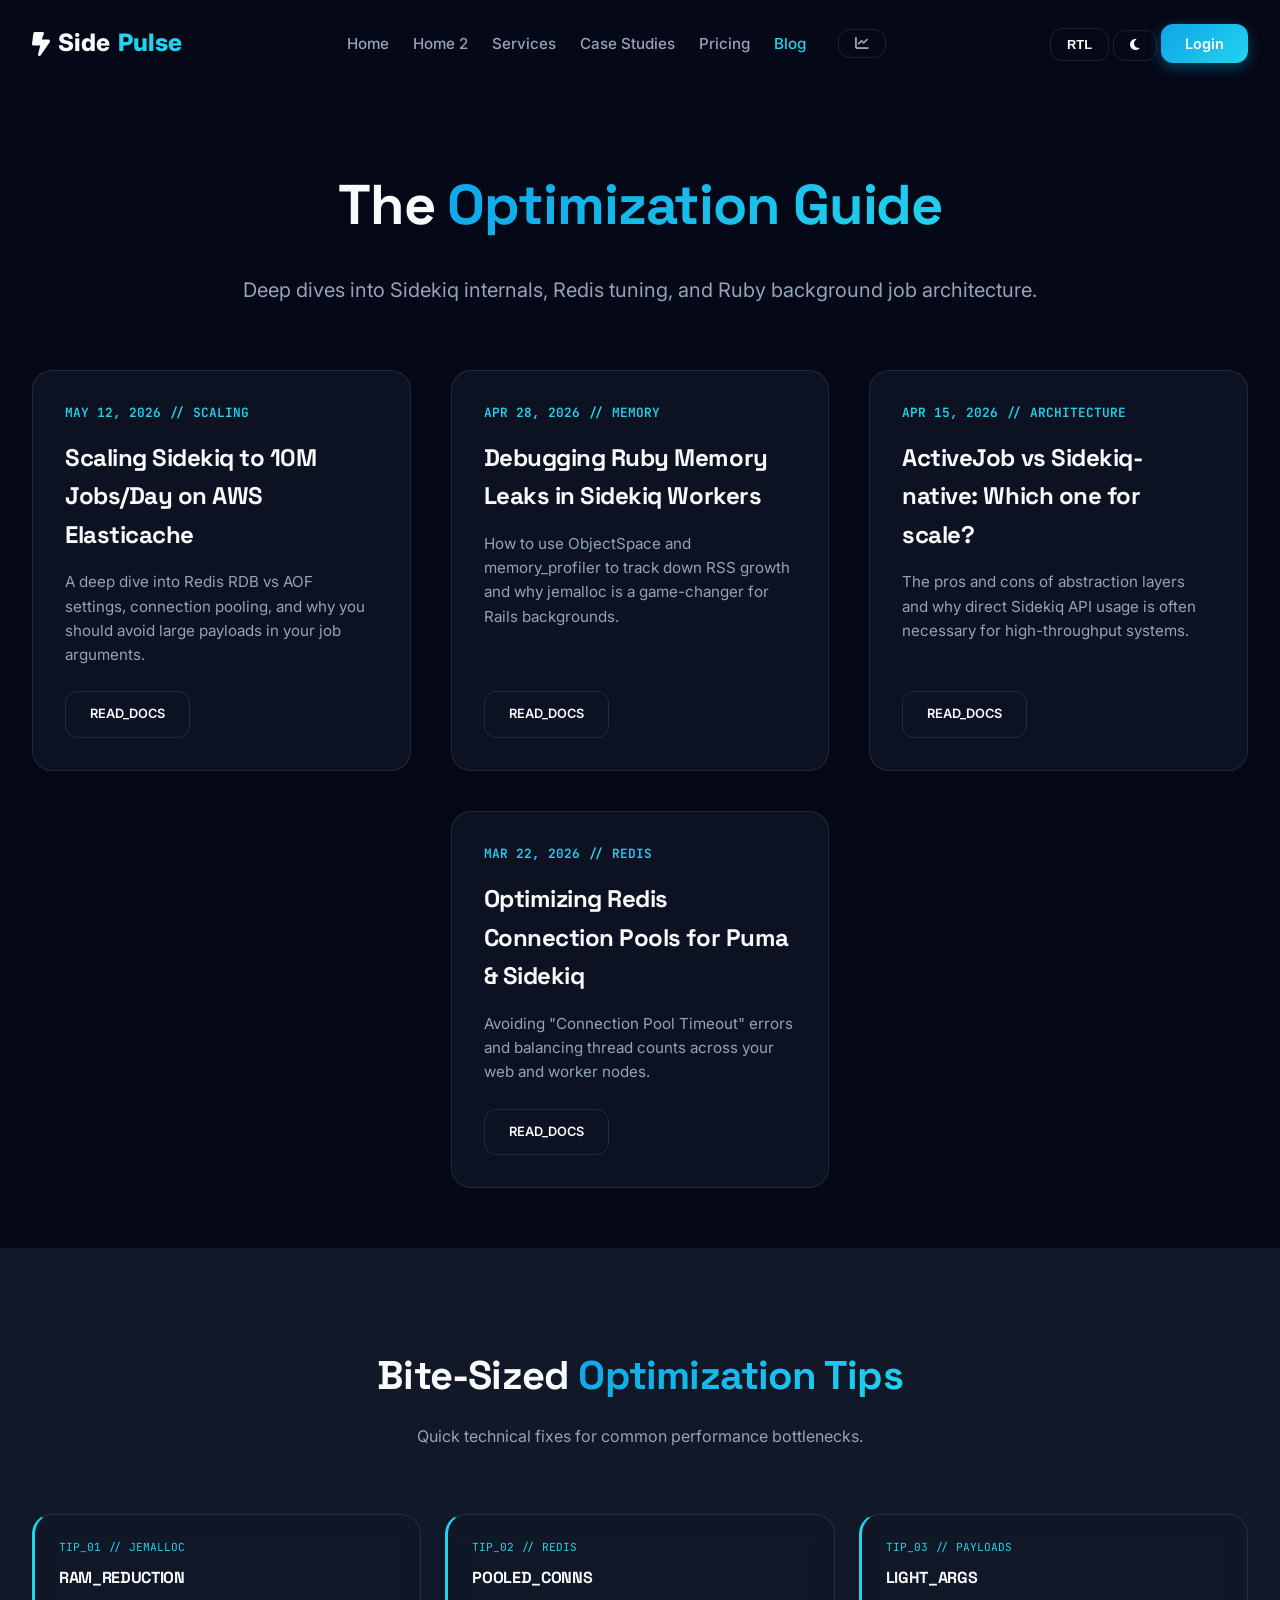
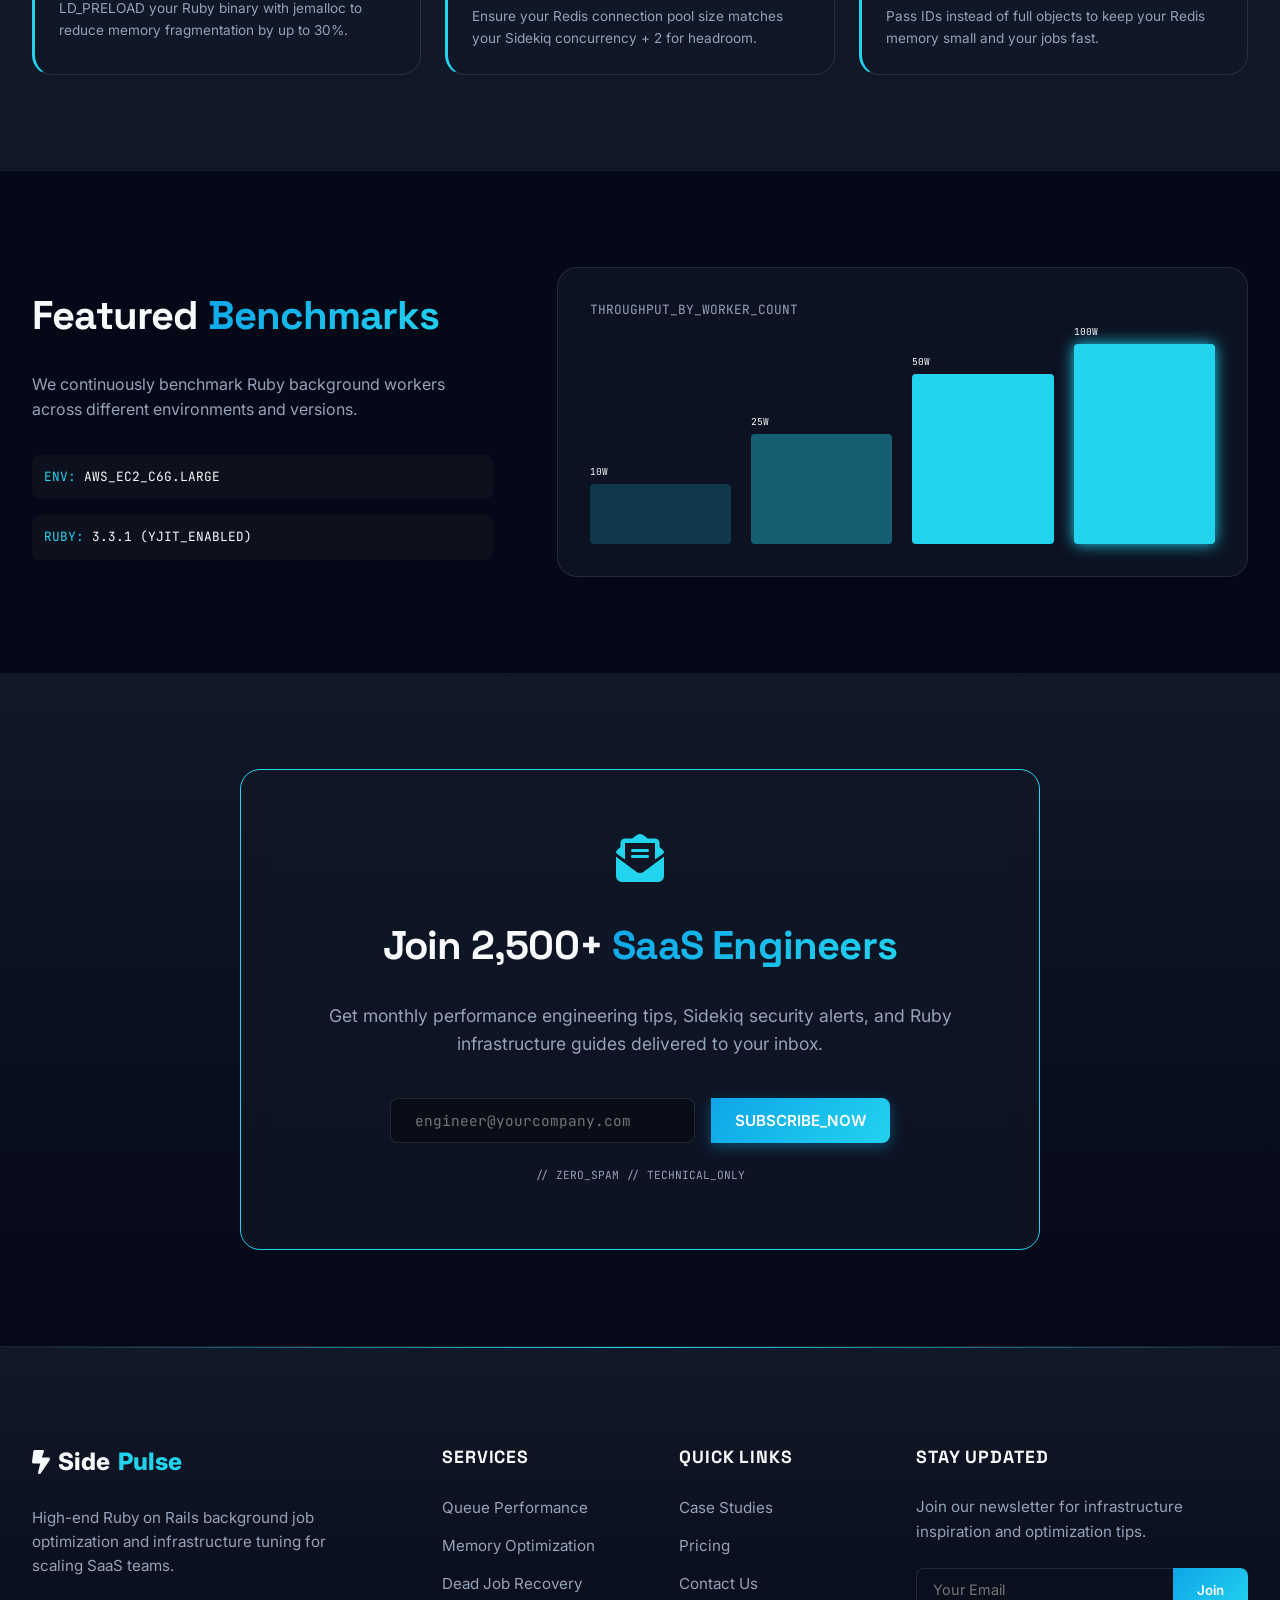
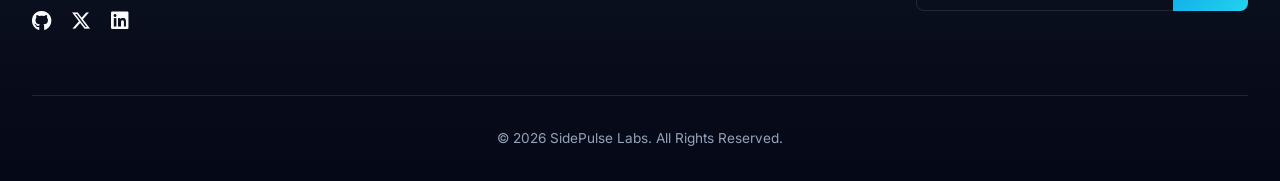
==== commit 4e1f1f45: "Fix responsive alignment issues across pages" ====
--- a/blog.html
+++ b/blog.html
@@ -18,7 +18,7 @@
             align-items: center;
         }
 
-        @media (min-width: 1025px) {
+          @media (min-width: 1025px) {
             .blog-hero-grid {
                 grid-template-columns: repeat(3, minmax(0, 1fr)) !important;
             }
@@ -27,11 +27,14 @@
                 flex-direction: column;
                 height: 100%;
             }
+            .blog-hero-grid > .blog-hero-card:last-child:nth-child(3n + 1) {
+                grid-column: 2;
+            }
             .blog-hero-btn {
                 margin-top: auto;
                 align-self: flex-start;
             }
-        }
+          }
 
         @media (max-width: 1024px) {
             .responsive-grid-2 {
@@ -52,6 +55,9 @@
         }
 
         @media (min-width: 641px) and (max-width: 1024px) {
+            .tips-grid {
+                grid-template-columns: repeat(2, minmax(0, 1fr)) !important;
+            }
             .tips-grid .tips-card-third {
                 grid-column: 1 / -1;
                 justify-self: center;
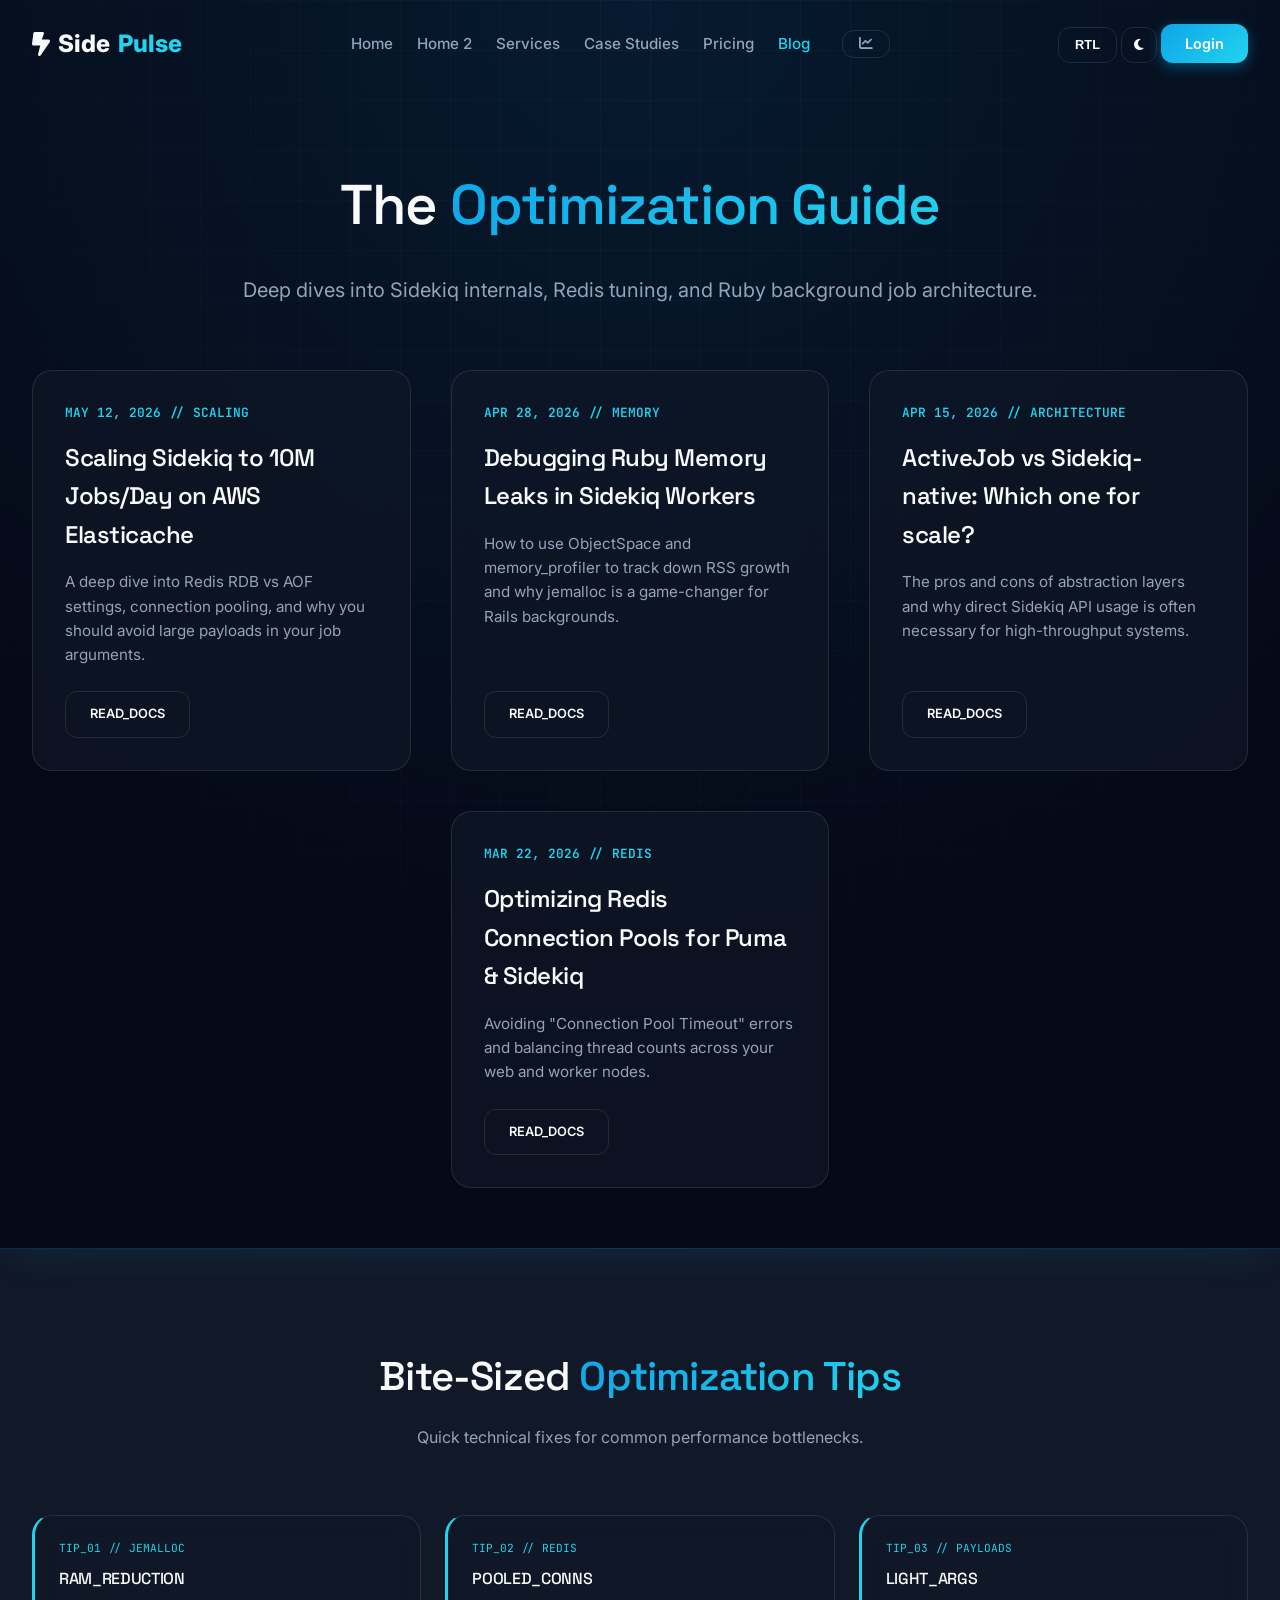
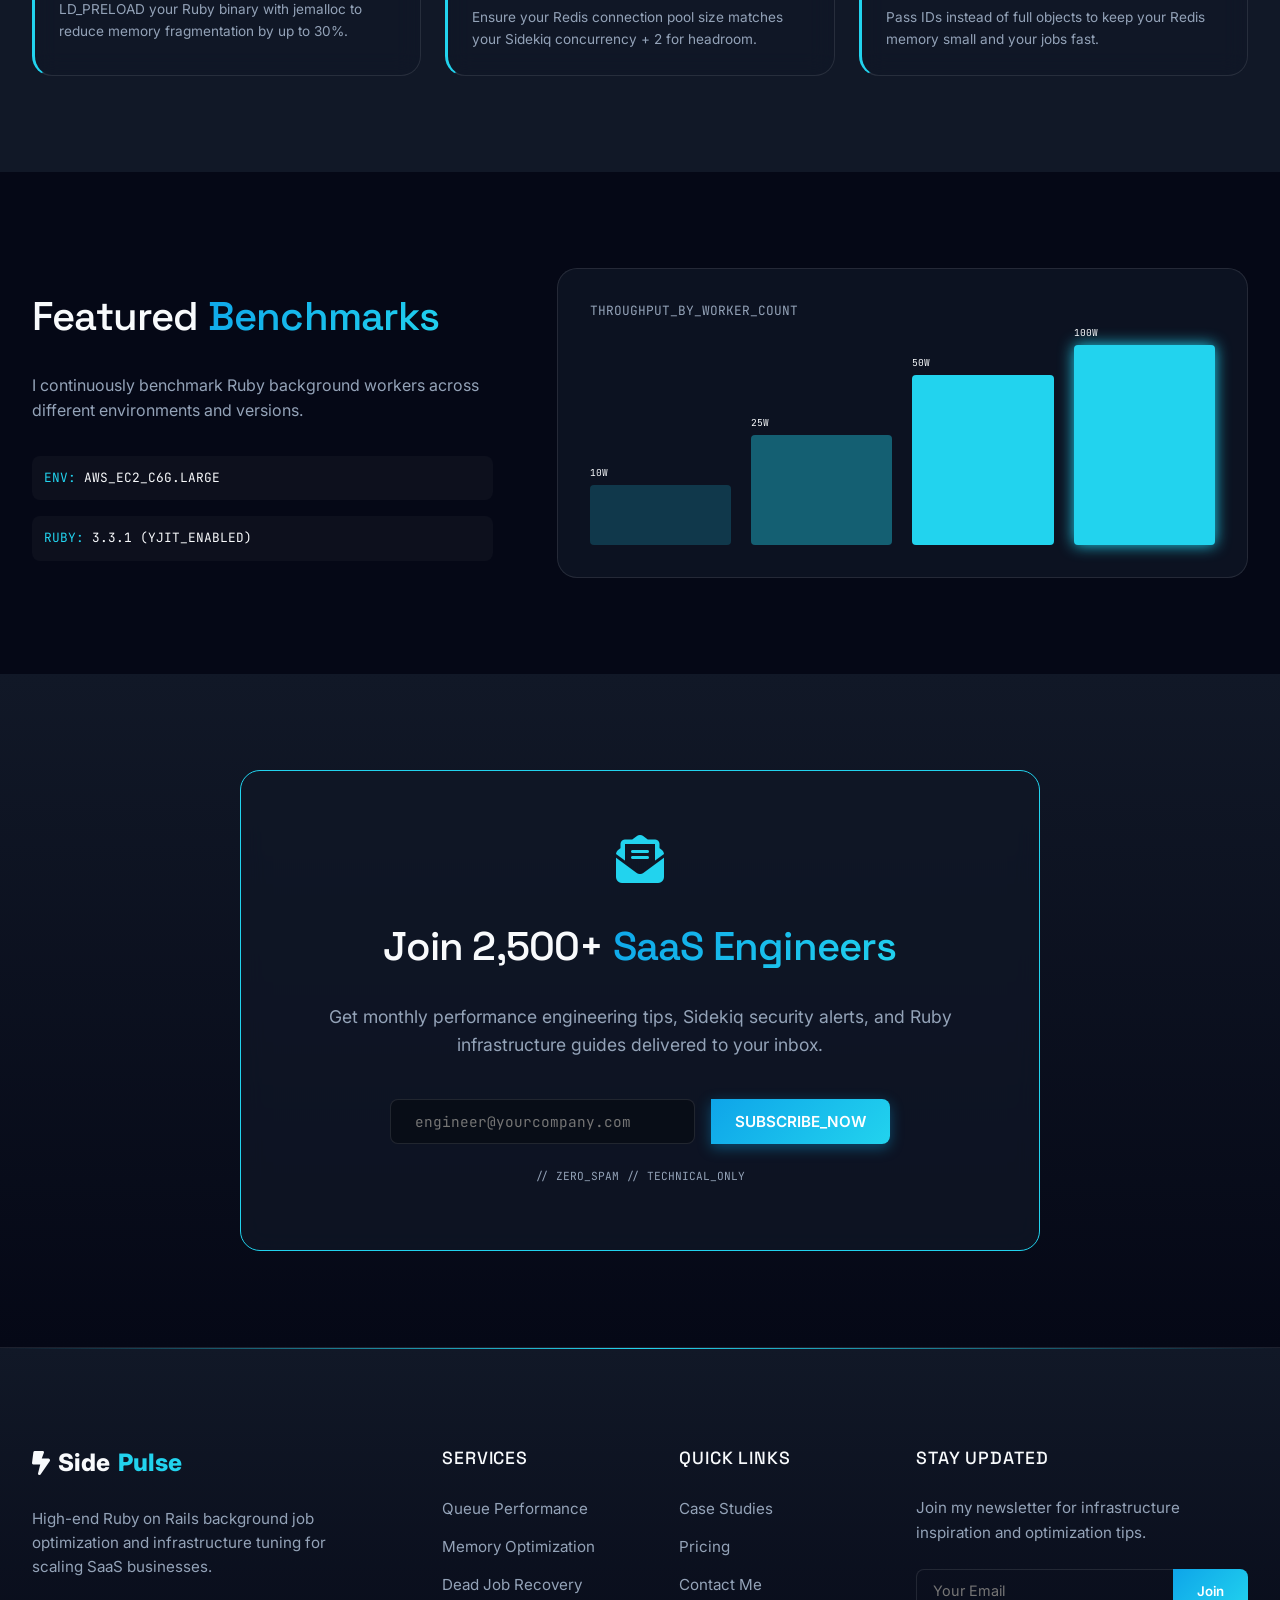
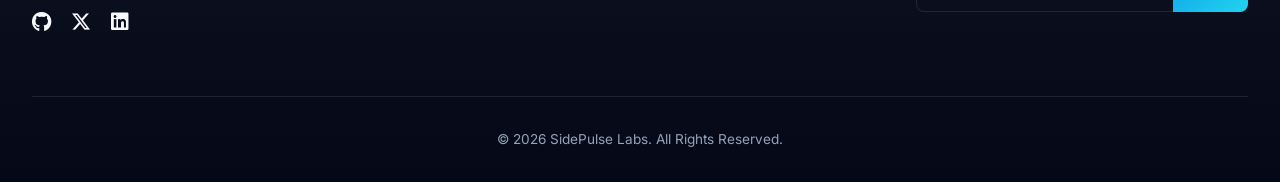
==== commit a083b955: "UI refinements: hero sections, pricing cards, login/signup layout, dashboard sidebar, service CTAs, " ====
--- a/blog.html
+++ b/blog.html
@@ -86,8 +86,8 @@
                     <li class="header-actions-mobile" style="display: none; margin-top: 1rem;"><a href="login.html" class="btn btn-primary" style="width: 100%;" orientation="vertical">Login</a></li>
                 </ul>
                 <div class="header-actions">
-                    <button id="rtlToggle" class="btn btn-outline" style="padding: 0.5rem 1rem; font-size: 0.8rem;">RTL</button>
-                    <button id="themeToggle" class="btn btn-outline" style="padding: 0.5rem 1rem; font-size: 0.8rem;"><i class="fa-solid fa-moon"></i></button>
+                    <button id="rtlToggle" class="btn btn-outline" style="height: 36px; padding: 0 1rem; font-size: 0.8rem;">RTL</button>
+                    <button id="themeToggle" class="btn btn-outline" style="width: 36px; height: 36px; padding: 0; font-size: 0.8rem;"><i class="fa-solid fa-moon"></i></button>
                     <a href="login.html" class="btn btn-primary" style="padding: 0.5rem 1.5rem; font-size: 0.9rem;">Login</a>
                     
                 </div>
@@ -99,7 +99,7 @@
     </header>
 
     <main>
-        <section style="padding-top: 160px; padding-bottom: 60px;">
+        <section class="page-hero" style="padding-top: 160px; padding-bottom: 60px;">
             <div class="container">
                 <div style="max-width: 800px; margin: 0 auto 4rem; text-align: center;">
                     <h1 style="font-size: 3.5rem; margin-bottom: 1.5rem;">The <span class="text-gradient">Optimization Guide</span></h1>
@@ -177,7 +177,7 @@
                 <div class="responsive-grid-2">
                     <div>
                         <h2 style="font-size: 2.5rem; margin-bottom: 1.5rem;">Featured <span class="text-gradient">Benchmarks</span></h2>
-                        <p class="text-secondary" style="margin-bottom: 2rem;">We continuously benchmark Ruby background workers across different environments and versions.</p>
+                        <p class="text-secondary" style="margin-bottom: 2rem;">I continuously benchmark Ruby background workers across different environments and versions.</p>
                         <div style="display: flex; flex-direction: column; gap: 1rem;">
                             <div class="mono" style="font-size: 0.8rem; padding: 0.75rem; background: rgba(255,255,255,0.03); border-radius: 0.5rem;">
                                 <span style="color: var(--accent);">ENV:</span> AWS_EC2_C6G.LARGE
@@ -233,7 +233,7 @@
                     <a href="index.html" class="logo">
                         <i class="fa-solid fa-bolt-lightning"></i> Side<span>Pulse</span>
                     </a>
-                    <p style="margin-top: 1rem; margin-bottom: 2rem;">High-end Ruby on Rails background job optimization and infrastructure tuning for scaling SaaS teams.</p>
+                    <p style="margin-top: 1rem; margin-bottom: 2rem;">High-end Ruby on Rails background job optimization and infrastructure tuning for scaling SaaS businesses.</p>
                     <div class="social-links">
                         <a href="#" class="social-icon"><i class="fa-brands fa-github"></i></a>
                         <a href="#" class="social-icon"><i class="fa-brands fa-x-twitter"></i></a>
@@ -257,14 +257,14 @@
                     <ul class="footer-links">
                         <li><a href="case-studies.html">Case Studies</a></li>
                         <li><a href="pricing.html">Pricing</a></li>
-                        <li><a href="contact.html">Contact Us</a></li>
+                        <li><a href="contact.html">Contact Me</a></li>
                     </ul>
                 </div>
 
                 <!-- Column 4: Newsletter -->
                 <div class="footer-column">
                     <h4>Stay Updated</h4>
-                    <p class="text-secondary" style="font-size: 0.95rem; margin-bottom: 1rem;">Join our newsletter for infrastructure inspiration and optimization tips.</p>
+                    <p class="text-secondary" style="font-size: 0.95rem; margin-bottom: 1rem;">Join my newsletter for infrastructure inspiration and optimization tips.</p>
                     <form class="newsletter-form">
                         <input type="email" placeholder="Your Email" required>
                         <button type="submit">Join</button>
--- a/assets/css/style.css
+++ b/assets/css/style.css
@@ -61,8 +61,16 @@
 
 h1, h2, h3, h4, h5, h6 {
     font-family: 'Space Grotesk', sans-serif;
-    font-weight: 700;
+    font-weight: 550;
     letter-spacing: -0.02em;
+}
+
+p, li, label, .text-secondary {
+    font-weight: 400;
+}
+
+h4, h5, h6 {
+    font-weight: 500;
 }
 
 .mono {
@@ -214,10 +222,35 @@
     align-items: center;
     padding-top: 100px;
     background: 
-        radial-gradient(circle at 50% 50%, rgba(14, 165, 233, 0.1) 0%, transparent 50%),
+        radial-gradient(circle at 50% 50%, rgba(14, 165, 233, 0.15) 0%, transparent 50%),
         var(--background);
     position: relative;
     overflow: hidden;
+    border-bottom: 1px solid rgba(14, 165, 233, 0.2);
+    box-shadow: 0 10px 40px -10px rgba(14, 165, 233, 0.15);
+}
+
+.page-hero {
+    background: 
+        radial-gradient(circle at 50% 0%, rgba(14, 165, 233, 0.12) 0%, transparent 70%),
+        var(--background);
+    position: relative;
+    overflow: hidden;
+    border-bottom: 1px solid rgba(14, 165, 233, 0.2);
+    box-shadow: 0 10px 40px -10px rgba(14, 165, 233, 0.15);
+}
+
+.page-hero::before {
+    content: '';
+    position: absolute;
+    inset: 0;
+    background-image: 
+        linear-gradient(rgba(255, 255, 255, 0.03) 1px, transparent 1px),
+        linear-gradient(90deg, rgba(255, 255, 255, 0.03) 1px, transparent 1px);
+    background-size: 50px 50px;
+    mask-image: radial-gradient(ellipse at top, black, transparent 100%);
+    -webkit-mask-image: radial-gradient(ellipse at top, black, transparent 100%);
+    pointer-events: none;
 }
 
 .hero .container {
